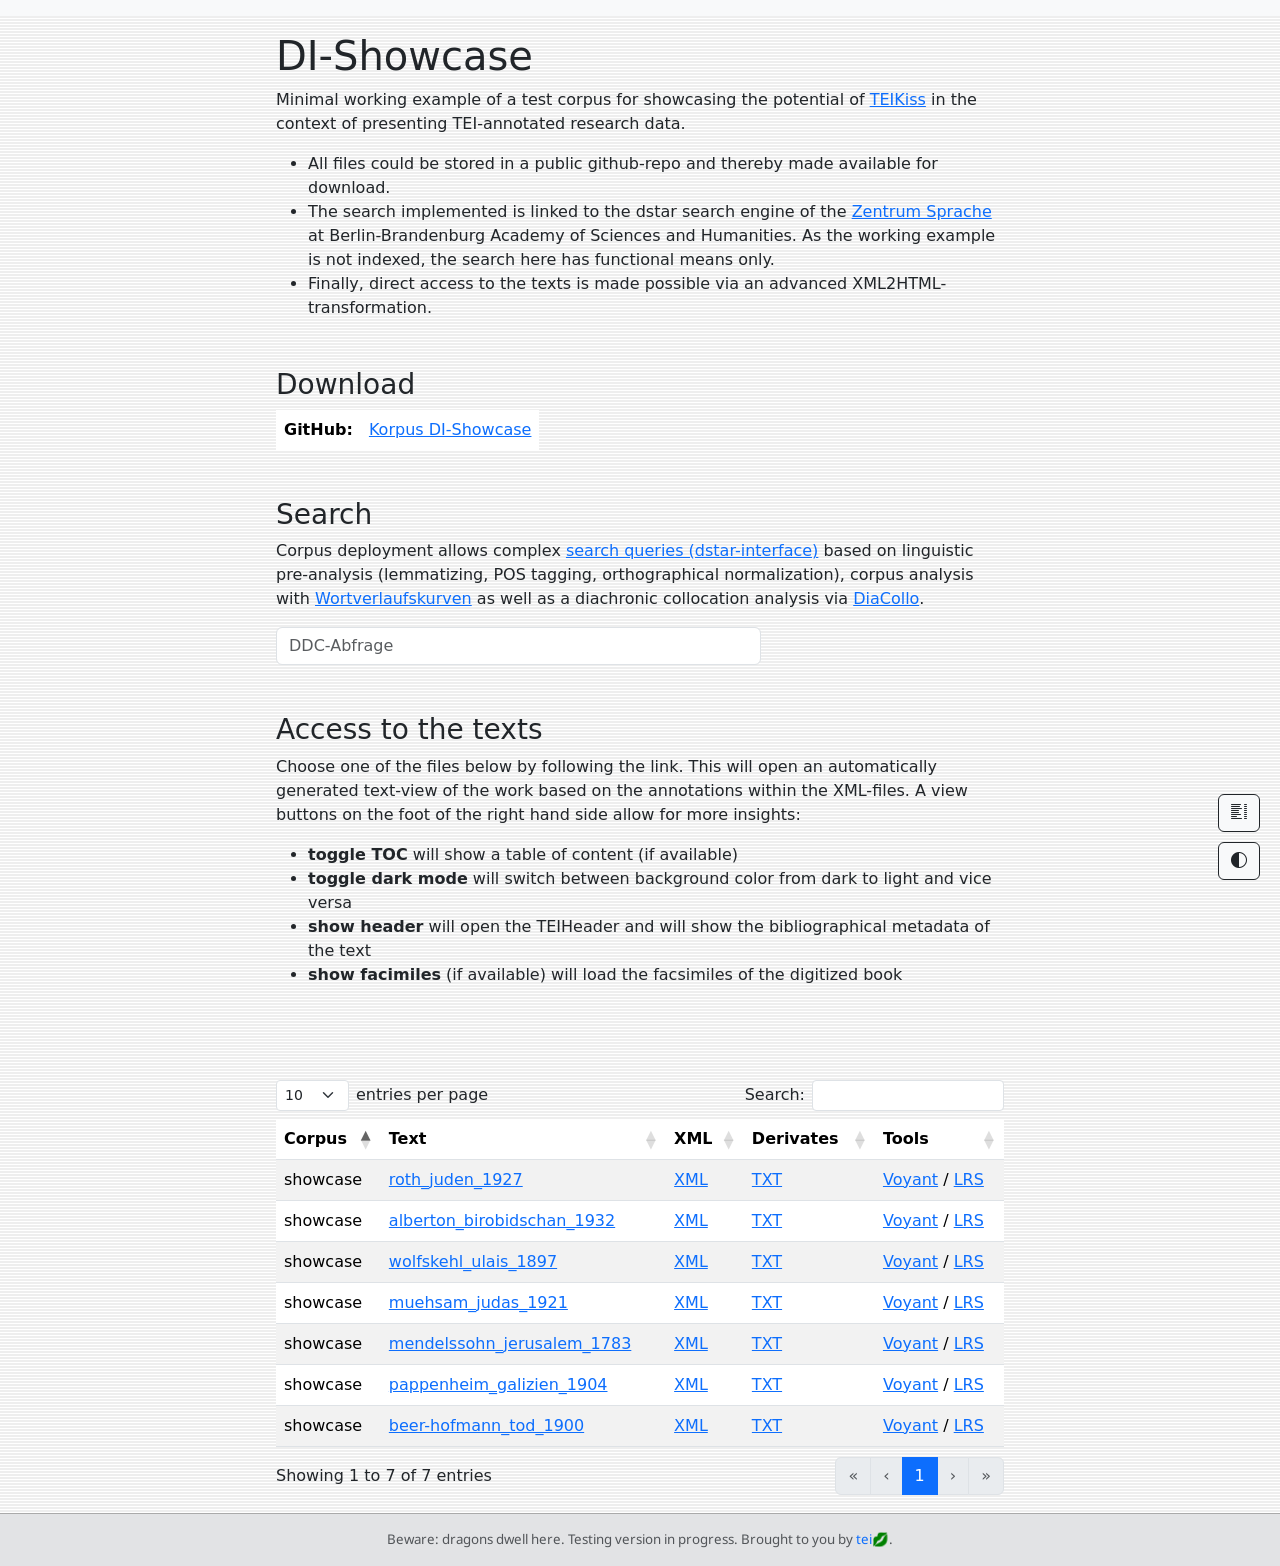
==== output/showcase/index.html @ bee358d8 "initial commit" ====
<!DOCTYPE html>
<html>
<head>
<meta http-equiv="Content-Type" content="text/html; charset=UTF-8">
<meta name="robots" content="noindex">
<meta charset="UTF-8">
<meta name="viewport" content="width=device-width, initial-scale=1">
<title>showcase</title>
<link rel="apple-touch-icon" sizes="180x180" href="../../images/apple-touch-icon.png">
<meta name="apple-mobile-web-app-title" content="teikiss">
<link rel="manifest" href="../../images/site.webmanifest">
<link href="../../lib/bootstrap/bootstrap.min.css" rel="stylesheet">
<link rel="stylesheet" href="../../lib/bootstrap-icons/bootstrap-icons.css">
<link href="../../tei.css" rel="stylesheet">
<script src="../../lib/spotlight/spotlight.bundle.js"></script><script src="../../lib/popper/popper.min.js"></script><link rel="stylesheet" href="../../lib/tippy/tippy.css">
<script src="../../lib/tippy/tippy.umd.min.js"></script><script>
      window.dtaBase = 'https://www.deutschestextarchiv.de/'
    </script><script type="module" src="../../tei.js"></script><link rel="stylesheet" href="../../lib/datatables/dataTables.bootstrap5.min.css">
</head>
<body>
<div id="teik-spinner" class="position-fixed top-0 start-0 w-100 h-100 bg-dark bg-opacity-50 d-flex justify-content-center align-items-center d-none" style="z-index: 1050"><div class="spinner-border text-dark" role="status"><span class="visually-hidden">Loading…</span></div></div>
<header xmlns="http://www.w3.org/1999/xhtml">
  <nav class="navbar navbar-light bg-light">
    <div class="container-fluid">
	<!--      <a class="navbar-brand" href="/kiss">tei💋</a> -->
    </div>
  </nav>
</header><div class="content"><main class="flex-shrink-0"><div class="container"><div class="row">
<div class="col-lg-8 col-md-8 mx-auto p-3">
<h1>DI-Showcase</h1>
<p>
	  Minimal working example of a test corpus for showcasing the
	  potential of <a href="https://github.com/deutschestextarchiv/teikiss">TEIKiss</a> in the context of presenting
	  TEI-annotated research data.  
      </p>
<ul>
<li>All files could be stored in a public github-repo and
		 thereby made available for download.</li>
<li>The search implemented is linked to the dstar search engine of
	 the <a href="https://www.bbaw.de/forschung/zentren/zentrum-sprache">Zentrum
		     Sprache</a> at Berlin-Brandenburg Academy of
	 Sciences and Humanities. As the working example is not
	 indexed, the search here has functional means only.</li>
<li>Finally, direct access to the texts is made possible via
	     an advanced XML2HTML-transformation.</li>
</ul>
</div>
<div class="col-lg-8 col-md-8 mx-auto p-3">
<h3>Download</h3>
<table class="table table-borderless" style="width:auto"><tr>
<td><b>GitHub:</b></td>
<td><a href="https://github.com/mhug/showcase_data">Korpus DI-Showcase</a></td>
</tr></table>
</div>
<div class="col-lg-8 col-md-8 mx-auto p-3">
<h3>Search</h3>
<p>
          Corpus deployment allows complex <a href="https://ddc.dwds.de/dstar/dtaxl">search queries (dstar-interface)</a>
          based on linguistic pre-analysis (lemmatizing, POS tagging,
          orthographical normalization), corpus analysis with <a href="https://ddc.dwds.de/dstar/dtaxl/hist.perl">Wortverlaufskurven</a>
          as well as a diachronic collocation analysis via 
          <a href="https://ddc.dwds.de/dstar/dtaxl/diacollo/">DiaCollo</a>.
        </p>
<form class="mb-3 mx-auto" method="get" action="https://ddc.dwds.de/dstar/dtaxl/dstar.perl"><div class="col-8"><div class="input-group"><input class="form-control" type="search" name="q" placeholder="DDC-Abfrage"></div></div></form>
</div>
<div class="col-lg-8 col-md-12 mx-auto p-3">
<h3>Access to the texts</h3>
<p>
	  Choose one of the files below by following the link. This will open
	  an automatically generated text-view of the work based on
	  the annotations within the XML-files. A view buttons on the
	  foot of the right hand side allow for more insights:
	  <ul>
<li>
<b>toggle TOC</b> will show a table of content (if
		  available)</li>
<li>
<b>toggle dark mode</b> will switch between background
		  color from dark to light and vice versa
	      </li>
<li>
<b>show header</b> will open the TEIHeader and will show
		  the bibliographical metadata of the text
	      </li>
<li>
<b>show facimiles</b> (if available) will load the facsimiles of the digitized book
	      </li>
</ul></p>
</div>
<div class="col-lg-8 col-md-12 mx-auto p-3"><div style="margin-top: 5ex;"><table id="index-table" class="table table-striped table-hover">
<thead></thead>
<tbody></tbody>
</table></div></div>
</div></div></main></div>
<footer><div class="teik-footer text-center bg-secondary-subtle p-3 text-muted">
      Beware: dragons dwell here. Testing version in progress. Brought to you by <a href="https://github.com/haoess/teikiss">tei<span style="color:transparent;text-shadow:0 0 green">💋</span></a>.
    </div></footer><div class="teik-toolset"><button type="button" class="btn btn-light btn-default btn-outline-dark" id="toggleDarkMode"><i class="bi bi-circle-half" title="toggle dark mode" data-bs-toggle="tooltip"></i></button></div>
<script src="../../lib/bootstrap/bootstrap.bundle.min.js"></script><script src="../../lib/datatables/jquery-3.7.1.min.js"></script><script src="../../lib/datatables/dataTables.min.js"></script><script src="../../lib/datatables/dataTables.bootstrap5.min.js"></script><script type="module">
          const resp = await fetch('index.json');
          const json = await resp.json();

          const columns = json.columns.map((col, i) => {
            if (i === 1) {
              return {
                ...col,
                render: (data, type, row) =>
                  type === 'display'
                    ? `<a href="${data}.html">${data}</a>`
                    : data
              };
            }
            return col;
          });

          new DataTable('#index-table', {
            ajax: {
              url: 'index.json',
              dataSrc: 'data'
            },
            columns 
          })
        </script>
</body>
</html>
---- tei.css ----
/* font definitions */
/* noto-sans-regular - latin_latin-ext */
@font-face {
  font-display: swap;
  font-family: 'Noto Sans';
  font-style: normal;
  font-weight: 400;
  src: url('fonts/noto-sans-v42-latin_latin-ext-regular.woff2') format('woff2');
}
/* noto-sans-italic - latin_latin-ext */
@font-face {
  font-display: swap;
  font-family: 'Noto Sans';
  font-style: italic;
  font-weight: 400;
  src: url('fonts/noto-sans-v42-latin_latin-ext-italic.woff2') format('woff2');
}
/* noto-sans-700 - latin_latin-ext */
@font-face {
  font-display: swap;
  font-family: 'Noto Sans';
  font-style: normal;
  font-weight: 700;
  src: url('fonts/noto-sans-v42-latin_latin-ext-700.woff2') format('woff2');
}
/* noto-sans-700italic - latin_latin-ext */
@font-face {
  font-display: swap;
  font-family: 'Noto Sans';
  font-style: italic;
  font-weight: 700;
  src: url('fonts/noto-sans-v42-latin_latin-ext-700italic.woff2') format('woff2');
}

/* junicode variable font */
@font-face {
  font-family: JuniusVF;
  src: url("fonts/JunicodeVF-Roman.woff2");
  font-weight: 300 700;
  font-stretch: 75% 125%;
  font-style: normal
}

/* junicode variable font italic */
@font-face {
  font-family: JuniusVF;
  src: url("fonts/JunicodeVF-Italic.woff2");
  font-weight: 300 700;
  font-stretch: 75% 125%;
  font-style: italic
}

/* ------------------------- */

/* variables */
:root {
  --font-sans: 'Noto Sans', sans-serif;
  --font-serif: 'JuniusVF', serif;
}

/* generic CSS */
html, body { height:100%; margin:0 }

body {
  background: linear-gradient(to bottom, #fff, #fff 50%, #eee 50%, #eee);
  background-size: 100px 3px;
  display: flex;
  flex-direction: column;
  min-height: 100vh
}
[data-bs-theme="dark"] body {
  background: linear-gradient(to bottom, #212529, #212529 50%, #1a1e21 50%, #1a1e21);
  background-size: 100px 3px;
}

header { font-family: var(--font-sans) }
main { }
footer { margin-top:auto }

.content { flex-grow:1 }

.hidden { display:none }

/* wrapper for all TEI div elements */
.teik-div-wrapper {
  position: relative;
  display: block;
  border:1px solid #eee;
  margin-bottom: 1rem;
  padding: 1.5rem .5rem .5rem
}
/* label for TEI div elements*/
.teik-div-label {
  position:absolute;
  top: 0px;
  right: 0px;
  font-family: var(--font-sans);
  font-style: normal;
  font-size: 9pt
}

.teik-footer {
  font-family: var(--font-sans);
  border-top: 1px solid #aaa;
  font-size:smaller
}
.teik-footer a {
  text-decoration:none
}
.teik-footer a:hover {
  transform: scale(1.2);
  transition: transform 0.2s ease
}

/* teikiss toolset buttons */
.teik-toolset {
  position: fixed;
  bottom: 20px;
  right: 20px;
  display: flex;
  flex-direction: column;
  gap: 10px;
}

/* table of contents */
#teik-toc {
  position: fixed;
  top: 1em;
  right: 1em;
  max-height: 90vh;
  min-width: 300px;
  max-width: 300px;
  overflow-y: auto;
  background: var(--bs-secondary-bg-subtle);
  padding: 0.5em;
  border: 1px solid #ccc;
  box-shadow: 0 0 5px rgba(0,0,0,0.1);
  z-index: 1000;
  font-size:10pt;
}

#teik-toc button { float:right }

/* facsimiles */
.teik-side-figure {
  display: block;
  float: left;
  clear: left;
  width: 300px;
  max-height: 520px;
  background: var(--bs-secondary-bg-subtle);
  padding: 10px;
  text-indent: 0
}
.teik-side-figure img {
  max-height: 520px;
  -webkit-transition:.3s ease-in-out;
  transition: .3s ease-in-out
}
.teik-side-figure img:hover {
  -webkit-transform: scale(1.05);
  transform: scale(1.05)
}
.teik-side-figure figcaption {
  background: var(--bs-secondary-bg-subtle)
  width:100%
}

@media (max-width:1279px ) {
  .teik-side-figure { width:200px }
}
@media (max-width:850px ) {
  .teik-side-figure { width:150px }
}
@media (max-width:767px) {
  .teik-side-figure { display:none }
}

/* ------------------------- */

/* modals */
.teik-modal {
  position: fixed;
  z-index: 1000;
  left: 0;
  top: 0;
  width: 100%;
  height: 100%;
  display: flex;
  justify-content: center;
  align-items: center;
}

.teik-modal-content {
  background: var(--bs-secondary-bg-subtle);
  padding: 20px;
  border-radius: 5px;
  max-width: 500px;
  text-align: left;
  position: relative;
}

#teik-modal-close {
  position: absolute;
  top: 10px;
  right: 15px;
  font-size: 18px;
  cursor: pointer;
}

.teik-info-icon {
  font-size: 14px;
  color: blue;
  cursor: pointer;
  margin-left: 5px;
}

/* ------------------------- */

/* TEI CSS */

.tei { background:#fff }
[data-bs-theme="dark"] .tei { background:#212529; color:#eee }

/* elements within <teiHeader> */

.tei-teiHeader {
  font-family: var(--font-sans);
  background: var(--bs-primary-bg-subtle);
  padding: 10px;
  margin-bottom: 5rem
}
.tei-teiHeader div { margin-left:1rem }
.tei-teiHeader .teik-element { font-weight:bold }
.tei-teiHeader .teik-attr { font-family:monospace; font-size:smaller; color:var(--bs-success) }
.tei-teiHeader .teik-attrval {  }

.tei-teiHeader p { margin-bottom:0 }

.tei-fileDesc { display:block }

.tei-respStmt { display:block }

.tei-tagsDecl { display:none }

.tei-titleStmt { display:block }

/* elements within <text> */

.tei-abbr { }

.tei-actor { }

.tei-add { color:#216b46 }

.tei-argument { display:block; text-align:center; font-size:smaller }

.tei-back { }

.tei-bibl { }

.tei-body { }

.tei-byline { }

.tei-castGroup { display:inline-block }

.tei-castItem {
  display: list-item;
  list-style-type: none;
  text-indent: -1.5rem;
  margin-left: 1.5rem;
  position: relative
}

.tei-castList { display:block }

.tei-cb { }

.tei-cell { display:table-cell }
.tei-cell[data-rendition~="#leftBraced"],
.tei-cell[data-rendition~="#rightBraced"]{ vertical-align:middle }

.tei-choice { border-bottom:1px dashed green; cursor:help }

.tei-cit { }

.tei-closer { }

.tei-date { }

.tei-dateline { }

.tei-del { text-decoration:line-through; color:#902d3b}

.tei-div { display:block }

.tei-docAuthor { }

.tei-docDate { }

.tei-docEdition { }

.tei-docImprint { }

.tei-docTitle { }

.tei-epigraph { }

.tei-figure { color:#999; border:1px solid #eee; display:inline-block; text-align:center }
.tei-figure .tei-head { font-size:inherit }

.tei-floatingText { }

/* via JS */
.tei-footnote-line { border-top:1px solid #999; width:5rem; margin:1rem 0 .5rem 0 }
.tei-footnote-text { font-size:smaller }
.tei-footnote-sign { vertical-align:super; font-size:.7em }
.tei-footnote-text > :nth-child(3) { display:inline }

.tei-formula { }
.tei-formula:empty::before { content:'[formula]'; color:var(--bs-secondary); font-family:var(--font-sans) }

.tei-front { }

.tei-fw { font-weight:normal; font-style:normal; font-size:11pt }
.tei-fw[data-type="catch"] { display:block; text-align:right }
.tei-fw[data-type="folNum"] { display:block; text-align:center }
.tei-fw[data-type="header"] { display:block; text-align:center }
.tei-fw[data-type="sig"] { display:block; text-align:center }

.tei-gap { }
.tei-gap::before { content:"[gap]"; color:var(--bs-secondary) }

.tei-head { display:block; text-align:center; font-size:larger; font-weight:bold; margin-top:1rem }

.tei-hi { }

.tei-imprimatur { }

.tei-item { display:list-item; list-style-type:none; text-indent:-1.5rem; margin-left:1.5rem; position:relative }

.tei-l { }

.tei-lb::after { display:block; content:"\a" }

.tei-lg { display:block; margin:1rem 0 1rem 2rem }

.tei-list { display:inline-block }

.tei-listBibl { display:block }

.tei-text .tei-measure-empty::before { content:"[measure] " }
.tei-text .tei-measure-empty { color:var(--bs-secondary); background:#eee }

.tei-metamark { color:var(--bs-secondary) }
.tei-metamark:empty::before { content:"⎡" }

.tei-milestone::after { display:block; margin:1rem 0; content:"" }
.tei-milestone[data-rendition="#hr"]::after { width:50%; margin:1rem auto; height:1px; background:#999 }
.tei-milestone[data-rendition="#hrBlue"]::after { width:50%; margin:1rem auto; height:1px; background:blue }
.tei-milestone[data-rendition="#hrRed"]::after { width:50%; margin:1rem auto; height:1px; background:red }
.tei-milestone[data-rendition="#vr"]::after { border-left:1px solid #666; height:2rem }

.tei-name { }

.tei-note { }
.tei-note[data-type="editorial"] .tei-bibl { font-style:italic }

.tei-opener { }

.tei-orgName { }

.tei-orig { }

.tei-p { display:block; text-indent:2rem; margin-top:.5rem }
.tei-sp .tei-p { display:inline; text-indent:0 }
.tei-footnote-text .tei-p { text-indent:0 }

.tei-pb {
  display: block;
  text-indent: 0;
  text-align: center;
  margin: 1rem 0;
  color: var(--bs-secondary);
  font-family: var(--font-sans);
  font-size: 10pt;
  font-weight: normal;
  font-style:normal
}
.tei-pb[data-n]:empty::before { content:'[page ' attr(data-n) ']' }

.tei-text .tei-persName, .tei-text .tei-persName * { color:#ff006e !important }

.tei-text .tei-placeName, .tei-text .tei-placeName * { color:#8338ec !important }

.tei-postscript { }

.tei-publisher { }

.tei-pubPlace { }

.tei-q { }

.tei-quote, .tei-quote * { background:#e4fcff }

.tei-ref { }

.tei-reg { }

.tei-role { display:inline }

.tei-roleDesc { display:inline }
.tei-roleDesc::before { content:" " }

.tei-row { display:table-row }

.tei-salute { }

.tei-sic { }

.tei-signed { }

.tei-sp { display:block; margin-bottom:1rem }

.tei-space { }
.tei-space[data-dim="horizontal"] { display:inline-block; width:50px }
.tei-space[data-dim="vertical"] { display:inline-block; height:50px }

.tei-speaker { }

.tei-spGrp { }

.tei-stage { font-style:italic }

.tei-subst { }

.tei-supplied { color:var(--bs-secondary) }
.tei-supplied::before { content:'[' }
.tei-supplied::after { content:']' }

.tei-table { display:table; border-collapse:separate }

.tei-text { font-family:var(--font-serif); font-size:14pt }

.tei-titlePage { text-align:center; display:block }

.tei-titlePart { }

.tei-trailer { }

/* ------------------------- */

/* @rendition values */

[data-rendition~="#aq"]      { font-family:var(--font-sans); font-size:smaller }
[data-rendition~="#b"]       { font-weight:bold }
[data-rendition~="#blue"]    { color:blue }
[data-rendition~="#c"]       { display:block; text-align:center }
[data-rendition~="#et"]      { display:block; margin-left:2em; text-indent:0 }
[data-rendition~="#et2"]     { display:block; margin-left:4em; text-indent:0 }
[data-rendition~="#et3"]     { display:block; margin-left:6em; text-indent:0 }
[data-rendition~="#fr"]      { /* TODO, any ideas? */ }
[data-rendition~="#g"]       { letter-spacing:0.125em }
[data-rendition~="#i"]       { font-style:italic }
[data-rendition~="#in"]      { font-size:150% }
[data-rendition~="#k"]       { font-variant:small-caps }
[data-rendition~="#larger"]  { font-size:larger }
[data-rendition~="#red"]     { color:red }
[data-rendition~="#right"]   { display:block; text-align:right }
[data-rendition~="#s"]       { text-decoration:line-through }
[data-rendition~="#smaller"] { font-size:smaller }
[data-rendition~="#sup"]     { vertical-align:super; font-size:70% }
[data-rendition~="#sup"]     { vertical-align:super; font-size:.7em }
[data-rendition~="#u"]       { text-decoration:underline; text-decoration-thickness:1px }
[data-rendition~="#uu"]      { border-bottom:double 3px #000 }

[data-rendition~="#rightBraced"] {
  border-style:solid;
  border-width:0px 12px 0px 0px;
  border-image:url(images/curly-bracket-right.png) 0 541 0 0 repeat stretch;
  padding-right:0.5rem !important;
}

td[data-rendition~="#rightBraced"] {
  border-style:solid;
  border-width:0px 12px 0px 0px;
  border-image:url(images/curly-bracket-left.png) 0 541 0 0 repeat stretch;
  padding-right:0.5rem !important;
}

[data-rendition~="#leftBraced"] {
  border-style:solid;
  border-width:0px 0px 0px 12px;
  border-image:url(images/curly-bracket-left.png) 0 0 0 541 repeat stretch;
  padding-left:0.5rem !important;
}

td[data-rendition~="#leftBraced"] {
  border-style:solid;
  border-width:0px 0px 0px 12px;
  border-image:url(images/curly-bracket-right.png) 0 0 0 541 repeat stretch;
  padding-left:0.5rem !important;
}

[data-rendition~="#bottomBraced"] {
  border-style:solid;
  border-width:0px 0px 12px 0px;
  border-image:url(images/curly-bracket-bottom.png) 0 0 541 0 repeat stretch;
  padding-top:0.5rem !important;
}

td[data-rendition~="#bottomBraced"] {
  border-style:solid;
  border-width:0px 0px 12px 0px;
  border-image:url(images/curly-bracket-bottom.png) 0 0 541 0 repeat stretch;
  padding-bottom:0.5rem !important;
}

[data-rendition~="#topBraced"] {
  border-style:solid;
  border-width:12px 0px 0 0px;
  border-image:url(images/curly-bracket-top.png) 541 0 0 0 repeat stretch;
  padding-top:0.5rem !important;
}

td[data-rendition~="#topBraced"] {
  border-style:solid;
  border-width:12px 0px 0px 0px;
  border-image:url(images/curly-bracket-top.png) 541 0 0 0 repeat stretch;
  padding-bottom:0.5rem !important;
}
---- lib/tippy/tippy.css ----
.tippy-box[data-animation=fade][data-state=hidden]{opacity:0}[data-tippy-root]{max-width:calc(100vw - 10px)}.tippy-box{position:relative;background-color:#333;color:#fff;border-radius:4px;font-size:14px;line-height:1.4;white-space:normal;outline:0;transition-property:transform,visibility,opacity}.tippy-box[data-placement^=top]>.tippy-arrow{bottom:0}.tippy-box[data-placement^=top]>.tippy-arrow:before{bottom:-7px;left:0;border-width:8px 8px 0;border-top-color:initial;transform-origin:center top}.tippy-box[data-placement^=bottom]>.tippy-arrow{top:0}.tippy-box[data-placement^=bottom]>.tippy-arrow:before{top:-7px;left:0;border-width:0 8px 8px;border-bottom-color:initial;transform-origin:center bottom}.tippy-box[data-placement^=left]>.tippy-arrow{right:0}.tippy-box[data-placement^=left]>.tippy-arrow:before{border-width:8px 0 8px 8px;border-left-color:initial;right:-7px;transform-origin:center left}.tippy-box[data-placement^=right]>.tippy-arrow{left:0}.tippy-box[data-placement^=right]>.tippy-arrow:before{left:-7px;border-width:8px 8px 8px 0;border-right-color:initial;transform-origin:center right}.tippy-box[data-inertia][data-state=visible]{transition-timing-function:cubic-bezier(.54,1.5,.38,1.11)}.tippy-arrow{width:16px;height:16px;color:#333}.tippy-arrow:before{content:"";position:absolute;border-color:transparent;border-style:solid}.tippy-content{position:relative;padding:5px 9px;z-index:1}
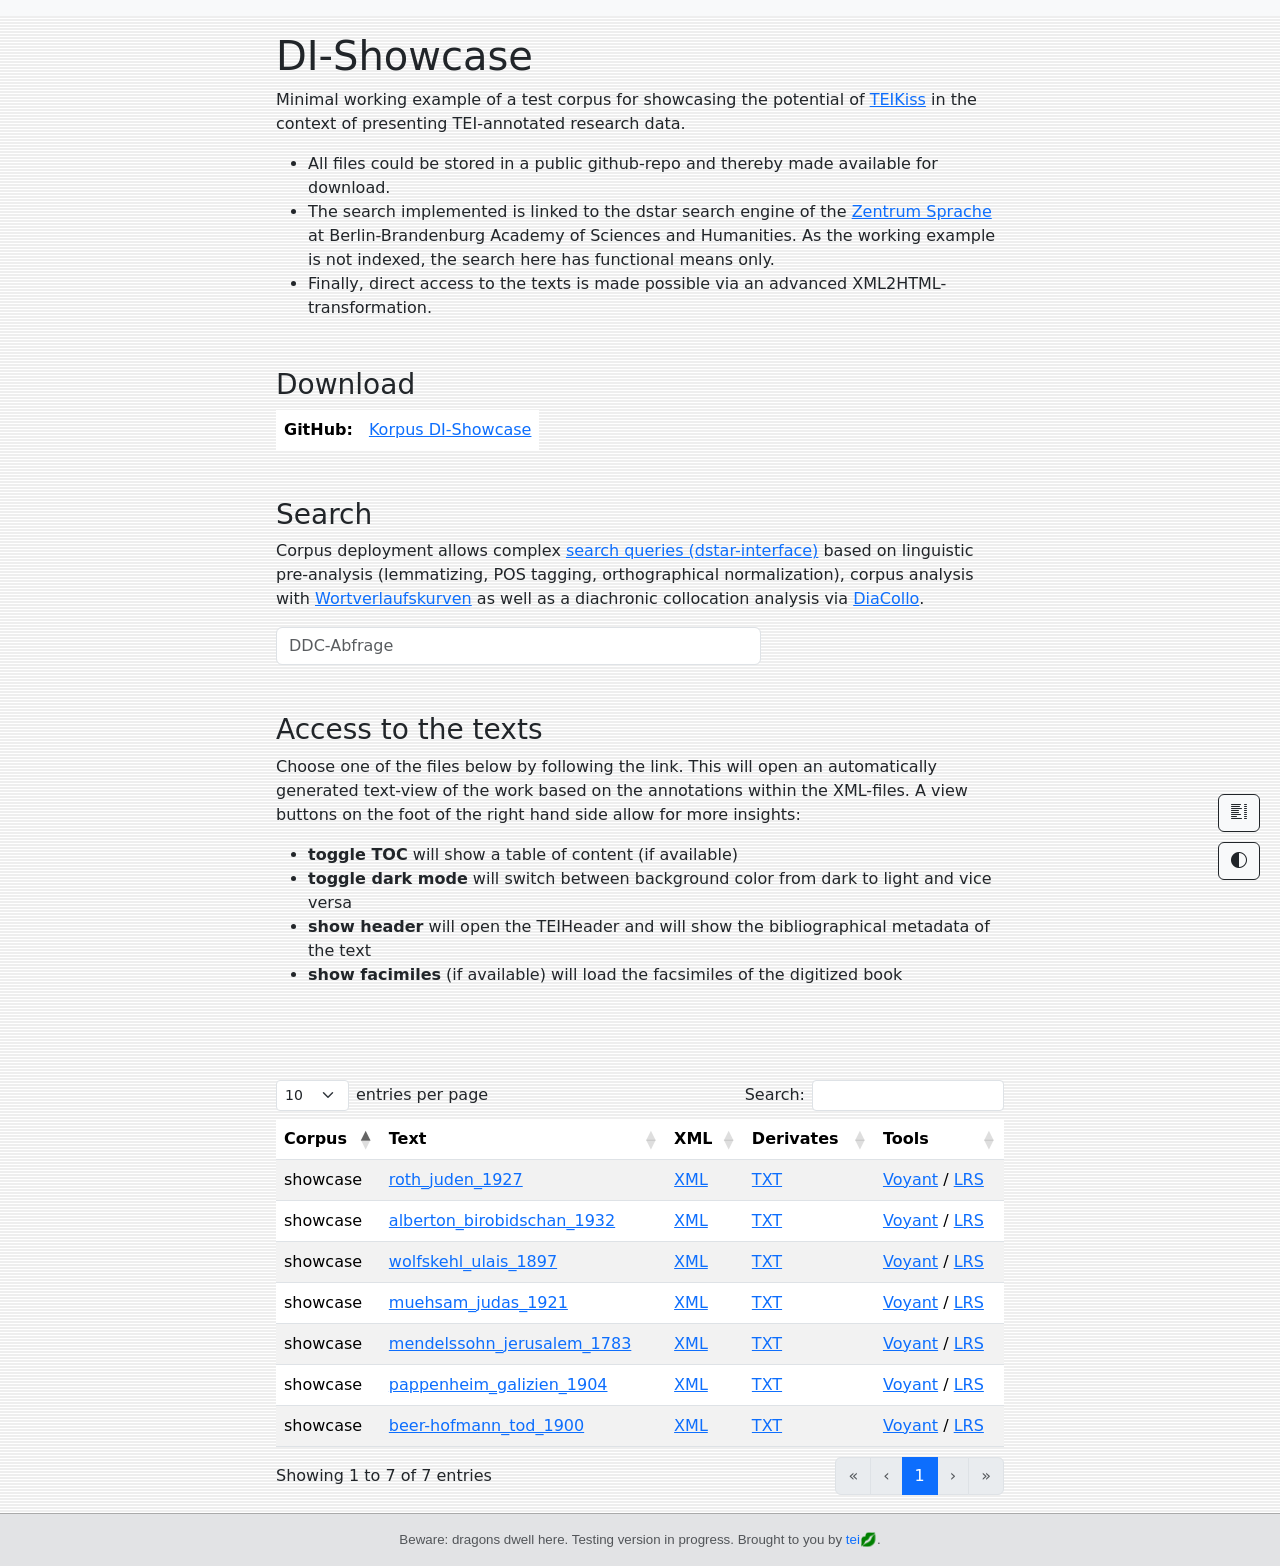
==== commit 73ec313f: "try to fix missing css" ====
--- a/output/showcase/index.html
+++ b/output/showcase/index.html
@@ -11,7 +11,7 @@
 <link rel="manifest" href="../../images/site.webmanifest">
 <link href="../../lib/bootstrap/bootstrap.min.css" rel="stylesheet">
 <link rel="stylesheet" href="../../lib/bootstrap-icons/bootstrap-icons.css">
-<link href="../../tei.css" rel="stylesheet">
+<link href="tei.css" rel="stylesheet">
 <script src="../../lib/spotlight/spotlight.bundle.js"></script><script src="../../lib/popper/popper.min.js"></script><link rel="stylesheet" href="../../lib/tippy/tippy.css">
 <script src="../../lib/tippy/tippy.umd.min.js"></script><script>
       window.dtaBase = 'https://www.deutschestextarchiv.de/'
--- a/output/showcase/tei.css
+++ b/output/showcase/tei.css
@@ -0,0 +1,532 @@
+/* font definitions */
+/* noto-sans-regular - latin_latin-ext */
+@font-face {
+  font-display: swap;
+  font-family: 'Noto Sans';
+  font-style: normal;
+  font-weight: 400;
+  src: url('fonts/noto-sans-v42-latin_latin-ext-regular.woff2') format('woff2');
+}
+/* noto-sans-italic - latin_latin-ext */
+@font-face {
+  font-display: swap;
+  font-family: 'Noto Sans';
+  font-style: italic;
+  font-weight: 400;
+  src: url('fonts/noto-sans-v42-latin_latin-ext-italic.woff2') format('woff2');
+}
+/* noto-sans-700 - latin_latin-ext */
+@font-face {
+  font-display: swap;
+  font-family: 'Noto Sans';
+  font-style: normal;
+  font-weight: 700;
+  src: url('fonts/noto-sans-v42-latin_latin-ext-700.woff2') format('woff2');
+}
+/* noto-sans-700italic - latin_latin-ext */
+@font-face {
+  font-display: swap;
+  font-family: 'Noto Sans';
+  font-style: italic;
+  font-weight: 700;
+  src: url('fonts/noto-sans-v42-latin_latin-ext-700italic.woff2') format('woff2');
+}
+
+/* junicode variable font */
+@font-face {
+  font-family: JuniusVF;
+  src: url("fonts/JunicodeVF-Roman.woff2");
+  font-weight: 300 700;
+  font-stretch: 75% 125%;
+  font-style: normal
+}
+
+/* junicode variable font italic */
+@font-face {
+  font-family: JuniusVF;
+  src: url("fonts/JunicodeVF-Italic.woff2");
+  font-weight: 300 700;
+  font-stretch: 75% 125%;
+  font-style: italic
+}
+
+/* ------------------------- */
+
+/* variables */
+:root {
+  --font-sans: 'Noto Sans', sans-serif;
+  --font-serif: 'JuniusVF', serif;
+}
+
+/* generic CSS */
+html, body { height:100%; margin:0 }
+
+body {
+  background: linear-gradient(to bottom, #fff, #fff 50%, #eee 50%, #eee);
+  background-size: 100px 3px;
+  display: flex;
+  flex-direction: column;
+  min-height: 100vh
+}
+[data-bs-theme="dark"] body {
+  background: linear-gradient(to bottom, #212529, #212529 50%, #1a1e21 50%, #1a1e21);
+  background-size: 100px 3px;
+}
+
+header { font-family: var(--font-sans) }
+main { }
+footer { margin-top:auto }
+
+.content { flex-grow:1 }
+
+.hidden { display:none }
+
+/* wrapper for all TEI div elements */
+.teik-div-wrapper {
+  position: relative;
+  display: block;
+  border:1px solid #eee;
+  margin-bottom: 1rem;
+  padding: 1.5rem .5rem .5rem
+}
+/* label for TEI div elements*/
+.teik-div-label {
+  position:absolute;
+  top: 0px;
+  right: 0px;
+  font-family: var(--font-sans);
+  font-style: normal;
+  font-size: 9pt
+}
+
+.teik-footer {
+  font-family: var(--font-sans);
+  border-top: 1px solid #aaa;
+  font-size:smaller
+}
+.teik-footer a {
+  text-decoration:none
+}
+.teik-footer a:hover {
+  transform: scale(1.2);
+  transition: transform 0.2s ease
+}
+
+/* teikiss toolset buttons */
+.teik-toolset {
+  position: fixed;
+  bottom: 20px;
+  right: 20px;
+  display: flex;
+  flex-direction: column;
+  gap: 10px;
+}
+
+/* table of contents */
+#teik-toc {
+  position: fixed;
+  top: 1em;
+  right: 1em;
+  max-height: 90vh;
+  min-width: 300px;
+  max-width: 300px;
+  overflow-y: auto;
+  background: var(--bs-secondary-bg-subtle);
+  padding: 0.5em;
+  border: 1px solid #ccc;
+  box-shadow: 0 0 5px rgba(0,0,0,0.1);
+  z-index: 1000;
+  font-size:10pt;
+}
+
+#teik-toc button { float:right }
+
+/* facsimiles */
+.teik-side-figure {
+  display: block;
+  float: left;
+  clear: left;
+  width: 300px;
+  max-height: 520px;
+  background: var(--bs-secondary-bg-subtle);
+  padding: 10px;
+  text-indent: 0
+}
+.teik-side-figure img {
+  max-height: 520px;
+  -webkit-transition:.3s ease-in-out;
+  transition: .3s ease-in-out
+}
+.teik-side-figure img:hover {
+  -webkit-transform: scale(1.05);
+  transform: scale(1.05)
+}
+.teik-side-figure figcaption {
+  background: var(--bs-secondary-bg-subtle)
+  width:100%
+}
+
+@media (max-width:1279px ) {
+  .teik-side-figure { width:200px }
+}
+@media (max-width:850px ) {
+  .teik-side-figure { width:150px }
+}
+@media (max-width:767px) {
+  .teik-side-figure { display:none }
+}
+
+/* ------------------------- */
+
+/* modals */
+.teik-modal {
+  position: fixed;
+  z-index: 1000;
+  left: 0;
+  top: 0;
+  width: 100%;
+  height: 100%;
+  display: flex;
+  justify-content: center;
+  align-items: center;
+}
+
+.teik-modal-content {
+  background: var(--bs-secondary-bg-subtle);
+  padding: 20px;
+  border-radius: 5px;
+  max-width: 500px;
+  text-align: left;
+  position: relative;
+}
+
+#teik-modal-close {
+  position: absolute;
+  top: 10px;
+  right: 15px;
+  font-size: 18px;
+  cursor: pointer;
+}
+
+.teik-info-icon {
+  font-size: 14px;
+  color: blue;
+  cursor: pointer;
+  margin-left: 5px;
+}
+
+/* ------------------------- */
+
+/* TEI CSS */
+
+.tei { background:#fff }
+[data-bs-theme="dark"] .tei { background:#212529; color:#eee }
+
+/* elements within <teiHeader> */
+
+.tei-teiHeader {
+  font-family: var(--font-sans);
+  background: var(--bs-primary-bg-subtle);
+  padding: 10px;
+  margin-bottom: 5rem
+}
+.tei-teiHeader div { margin-left:1rem }
+.tei-teiHeader .teik-element { font-weight:bold }
+.tei-teiHeader .teik-attr { font-family:monospace; font-size:smaller; color:var(--bs-success) }
+.tei-teiHeader .teik-attrval {  }
+
+.tei-teiHeader p { margin-bottom:0 }
+
+.tei-fileDesc { display:block }
+
+.tei-respStmt { display:block }
+
+.tei-tagsDecl { display:none }
+
+.tei-titleStmt { display:block }
+
+/* elements within <text> */
+
+.tei-abbr { }
+
+.tei-actor { }
+
+.tei-add { color:#216b46 }
+
+.tei-argument { display:block; text-align:center; font-size:smaller }
+
+.tei-back { }
+
+.tei-bibl { }
+
+.tei-body { }
+
+.tei-byline { }
+
+.tei-castGroup { display:inline-block }
+
+.tei-castItem {
+  display: list-item;
+  list-style-type: none;
+  text-indent: -1.5rem;
+  margin-left: 1.5rem;
+  position: relative
+}
+
+.tei-castList { display:block }
+
+.tei-cb { }
+
+.tei-cell { display:table-cell }
+.tei-cell[data-rendition~="#leftBraced"],
+.tei-cell[data-rendition~="#rightBraced"]{ vertical-align:middle }
+
+.tei-choice { border-bottom:1px dashed green; cursor:help }
+
+.tei-cit { }
+
+.tei-closer { }
+
+.tei-date { }
+
+.tei-dateline { }
+
+.tei-del { text-decoration:line-through; color:#902d3b}
+
+.tei-div { display:block }
+
+.tei-docAuthor { }
+
+.tei-docDate { }
+
+.tei-docEdition { }
+
+.tei-docImprint { }
+
+.tei-docTitle { }
+
+.tei-epigraph { }
+
+.tei-figure { color:#999; border:1px solid #eee; display:inline-block; text-align:center }
+.tei-figure .tei-head { font-size:inherit }
+
+.tei-floatingText { }
+
+/* via JS */
+.tei-footnote-line { border-top:1px solid #999; width:5rem; margin:1rem 0 .5rem 0 }
+.tei-footnote-text { font-size:smaller }
+.tei-footnote-sign { vertical-align:super; font-size:.7em }
+.tei-footnote-text > :nth-child(3) { display:inline }
+
+.tei-formula { }
+.tei-formula:empty::before { content:'[formula]'; color:var(--bs-secondary); font-family:var(--font-sans) }
+
+.tei-front { }
+
+.tei-fw { font-weight:normal; font-style:normal; font-size:11pt }
+.tei-fw[data-type="catch"] { display:block; text-align:right }
+.tei-fw[data-type="folNum"] { display:block; text-align:center }
+.tei-fw[data-type="header"] { display:block; text-align:center }
+.tei-fw[data-type="sig"] { display:block; text-align:center }
+
+.tei-gap { }
+.tei-gap::before { content:"[gap]"; color:var(--bs-secondary) }
+
+.tei-head { display:block; text-align:center; font-size:larger; font-weight:bold; margin-top:1rem }
+
+.tei-hi { }
+
+.tei-imprimatur { }
+
+.tei-item { display:list-item; list-style-type:none; text-indent:-1.5rem; margin-left:1.5rem; position:relative }
+
+.tei-l { }
+
+.tei-lb::after { display:block; content:"\a" }
+
+.tei-lg { display:block; margin:1rem 0 1rem 2rem }
+
+.tei-list { display:inline-block }
+
+.tei-listBibl { display:block }
+
+.tei-text .tei-measure-empty::before { content:"[measure] " }
+.tei-text .tei-measure-empty { color:var(--bs-secondary); background:#eee }
+
+.tei-metamark { color:var(--bs-secondary) }
+.tei-metamark:empty::before { content:"⎡" }
+
+.tei-milestone::after { display:block; margin:1rem 0; content:"" }
+.tei-milestone[data-rendition="#hr"]::after { width:50%; margin:1rem auto; height:1px; background:#999 }
+.tei-milestone[data-rendition="#hrBlue"]::after { width:50%; margin:1rem auto; height:1px; background:blue }
+.tei-milestone[data-rendition="#hrRed"]::after { width:50%; margin:1rem auto; height:1px; background:red }
+.tei-milestone[data-rendition="#vr"]::after { border-left:1px solid #666; height:2rem }
+
+.tei-name { }
+
+.tei-note { }
+.tei-note[data-type="editorial"] .tei-bibl { font-style:italic }
+
+.tei-opener { }
+
+.tei-orgName { }
+
+.tei-orig { }
+
+.tei-p { display:block; text-indent:2rem; margin-top:.5rem }
+.tei-sp .tei-p { display:inline; text-indent:0 }
+.tei-footnote-text .tei-p { text-indent:0 }
+
+.tei-pb {
+  display: block;
+  text-indent: 0;
+  text-align: center;
+  margin: 1rem 0;
+  color: var(--bs-secondary);
+  font-family: var(--font-sans);
+  font-size: 10pt;
+  font-weight: normal;
+  font-style:normal
+}
+.tei-pb[data-n]:empty::before { content:'[page ' attr(data-n) ']' }
+
+.tei-text .tei-persName, .tei-text .tei-persName * { color:#ff006e !important }
+
+.tei-text .tei-placeName, .tei-text .tei-placeName * { color:#8338ec !important }
+
+.tei-postscript { }
+
+.tei-publisher { }
+
+.tei-pubPlace { }
+
+.tei-q { }
+
+.tei-quote, .tei-quote * { background:#e4fcff }
+
+.tei-ref { }
+
+.tei-reg { }
+
+.tei-role { display:inline }
+
+.tei-roleDesc { display:inline }
+.tei-roleDesc::before { content:" " }
+
+.tei-row { display:table-row }
+
+.tei-salute { }
+
+.tei-sic { }
+
+.tei-signed { }
+
+.tei-sp { display:block; margin-bottom:1rem }
+
+.tei-space { }
+.tei-space[data-dim="horizontal"] { display:inline-block; width:50px }
+.tei-space[data-dim="vertical"] { display:inline-block; height:50px }
+
+.tei-speaker { }
+
+.tei-spGrp { }
+
+.tei-stage { font-style:italic }
+
+.tei-subst { }
+
+.tei-supplied { color:var(--bs-secondary) }
+.tei-supplied::before { content:'[' }
+.tei-supplied::after { content:']' }
+
+.tei-table { display:table; border-collapse:separate }
+
+.tei-text { font-family:var(--font-serif); font-size:14pt }
+
+.tei-titlePage { text-align:center; display:block }
+
+.tei-titlePart { }
+
+.tei-trailer { }
+
+/* ------------------------- */
+
+/* @rendition values */
+
+[data-rendition~="#aq"]      { font-family:var(--font-sans); font-size:smaller }
+[data-rendition~="#b"]       { font-weight:bold }
+[data-rendition~="#blue"]    { color:blue }
+[data-rendition~="#c"]       { display:block; text-align:center }
+[data-rendition~="#et"]      { display:block; margin-left:2em; text-indent:0 }
+[data-rendition~="#et2"]     { display:block; margin-left:4em; text-indent:0 }
+[data-rendition~="#et3"]     { display:block; margin-left:6em; text-indent:0 }
+[data-rendition~="#fr"]      { /* TODO, any ideas? */ }
+[data-rendition~="#g"]       { letter-spacing:0.125em }
+[data-rendition~="#i"]       { font-style:italic }
+[data-rendition~="#in"]      { font-size:150% }
+[data-rendition~="#k"]       { font-variant:small-caps }
+[data-rendition~="#larger"]  { font-size:larger }
+[data-rendition~="#red"]     { color:red }
+[data-rendition~="#right"]   { display:block; text-align:right }
+[data-rendition~="#s"]       { text-decoration:line-through }
+[data-rendition~="#smaller"] { font-size:smaller }
+[data-rendition~="#sup"]     { vertical-align:super; font-size:70% }
+[data-rendition~="#sup"]     { vertical-align:super; font-size:.7em }
+[data-rendition~="#u"]       { text-decoration:underline; text-decoration-thickness:1px }
+[data-rendition~="#uu"]      { border-bottom:double 3px #000 }
+
+[data-rendition~="#rightBraced"] {
+  border-style:solid;
+  border-width:0px 12px 0px 0px;
+  border-image:url(images/curly-bracket-right.png) 0 541 0 0 repeat stretch;
+  padding-right:0.5rem !important;
+}
+
+td[data-rendition~="#rightBraced"] {
+  border-style:solid;
+  border-width:0px 12px 0px 0px;
+  border-image:url(images/curly-bracket-left.png) 0 541 0 0 repeat stretch;
+  padding-right:0.5rem !important;
+}
+
+[data-rendition~="#leftBraced"] {
+  border-style:solid;
+  border-width:0px 0px 0px 12px;
+  border-image:url(images/curly-bracket-left.png) 0 0 0 541 repeat stretch;
+  padding-left:0.5rem !important;
+}
+
+td[data-rendition~="#leftBraced"] {
+  border-style:solid;
+  border-width:0px 0px 0px 12px;
+  border-image:url(images/curly-bracket-right.png) 0 0 0 541 repeat stretch;
+  padding-left:0.5rem !important;
+}
+
+[data-rendition~="#bottomBraced"] {
+  border-style:solid;
+  border-width:0px 0px 12px 0px;
+  border-image:url(images/curly-bracket-bottom.png) 0 0 541 0 repeat stretch;
+  padding-top:0.5rem !important;
+}
+
+td[data-rendition~="#bottomBraced"] {
+  border-style:solid;
+  border-width:0px 0px 12px 0px;
+  border-image:url(images/curly-bracket-bottom.png) 0 0 541 0 repeat stretch;
+  padding-bottom:0.5rem !important;
+}
+
+[data-rendition~="#topBraced"] {
+  border-style:solid;
+  border-width:12px 0px 0 0px;
+  border-image:url(images/curly-bracket-top.png) 541 0 0 0 repeat stretch;
+  padding-top:0.5rem !important;
+}
+
+td[data-rendition~="#topBraced"] {
+  border-style:solid;
+  border-width:12px 0px 0px 0px;
+  border-image:url(images/curly-bracket-top.png) 541 0 0 0 repeat stretch;
+  padding-bottom:0.5rem !important;
+}
